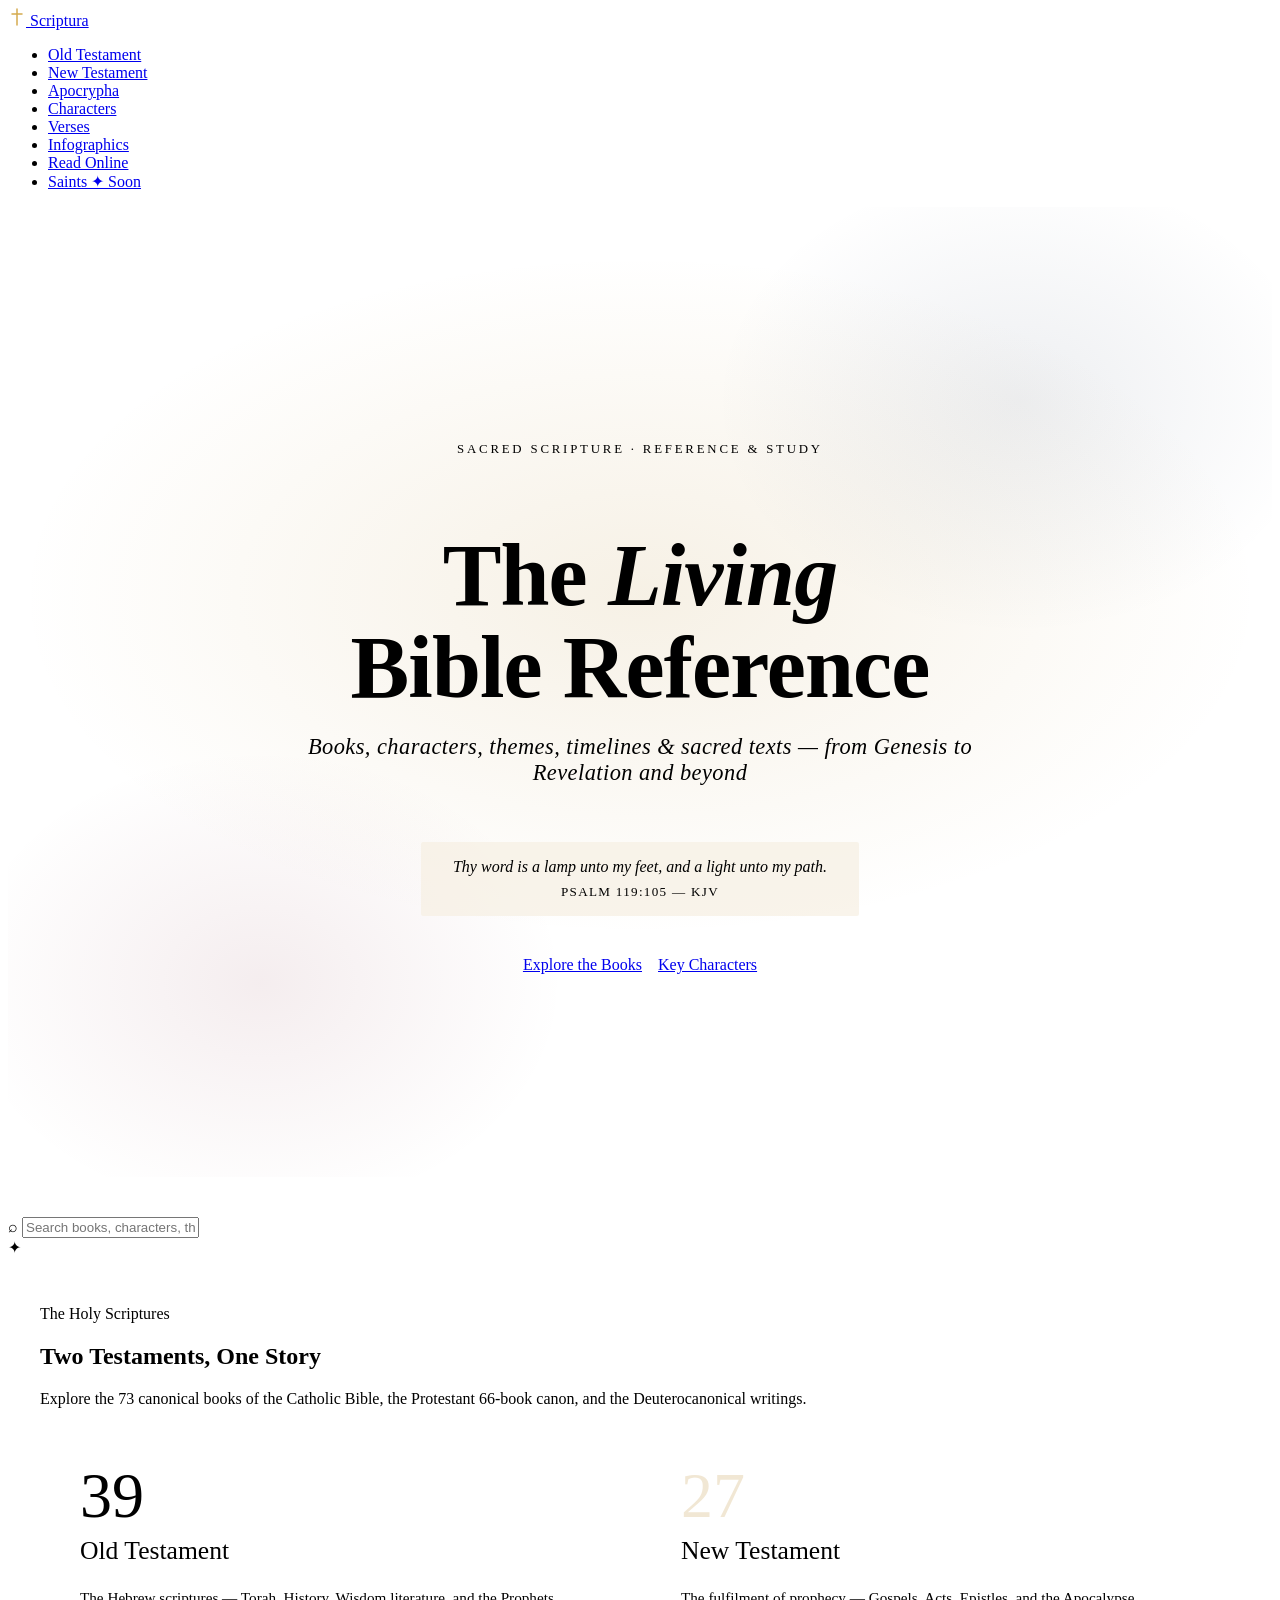
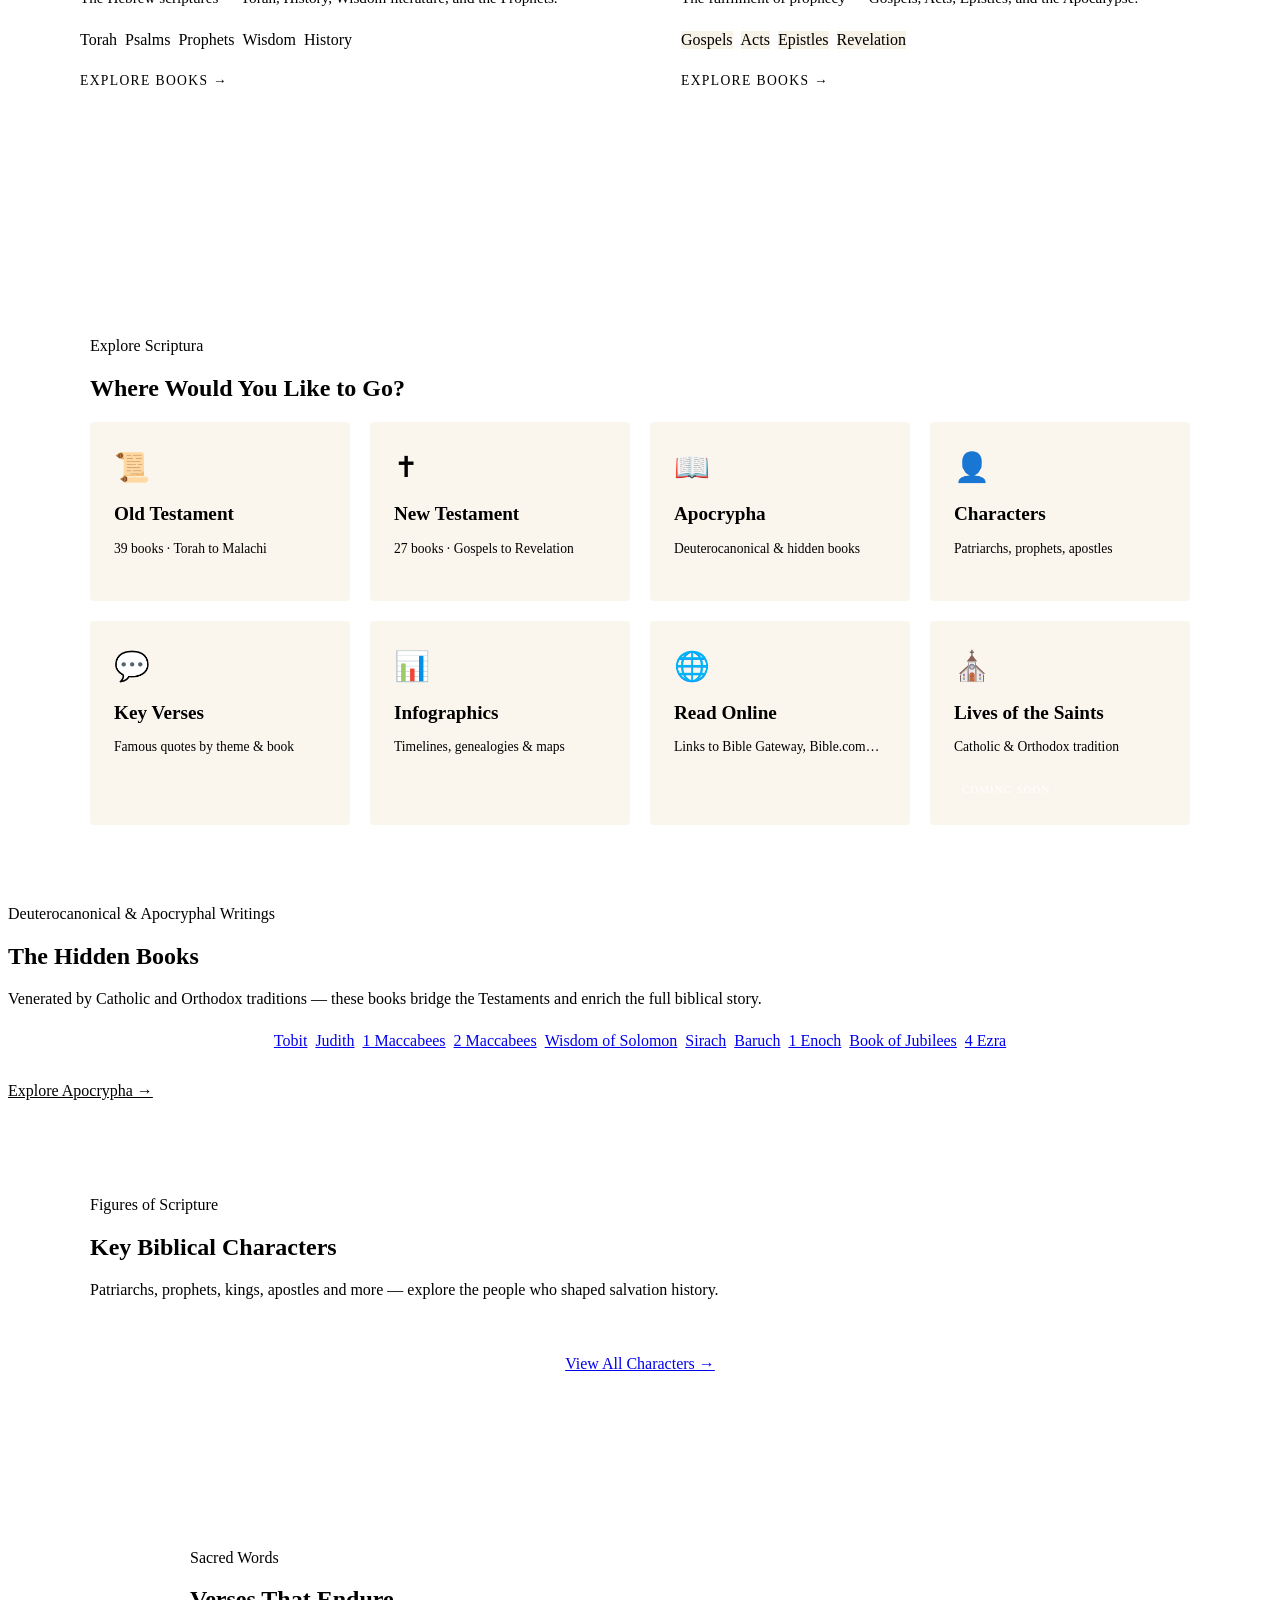
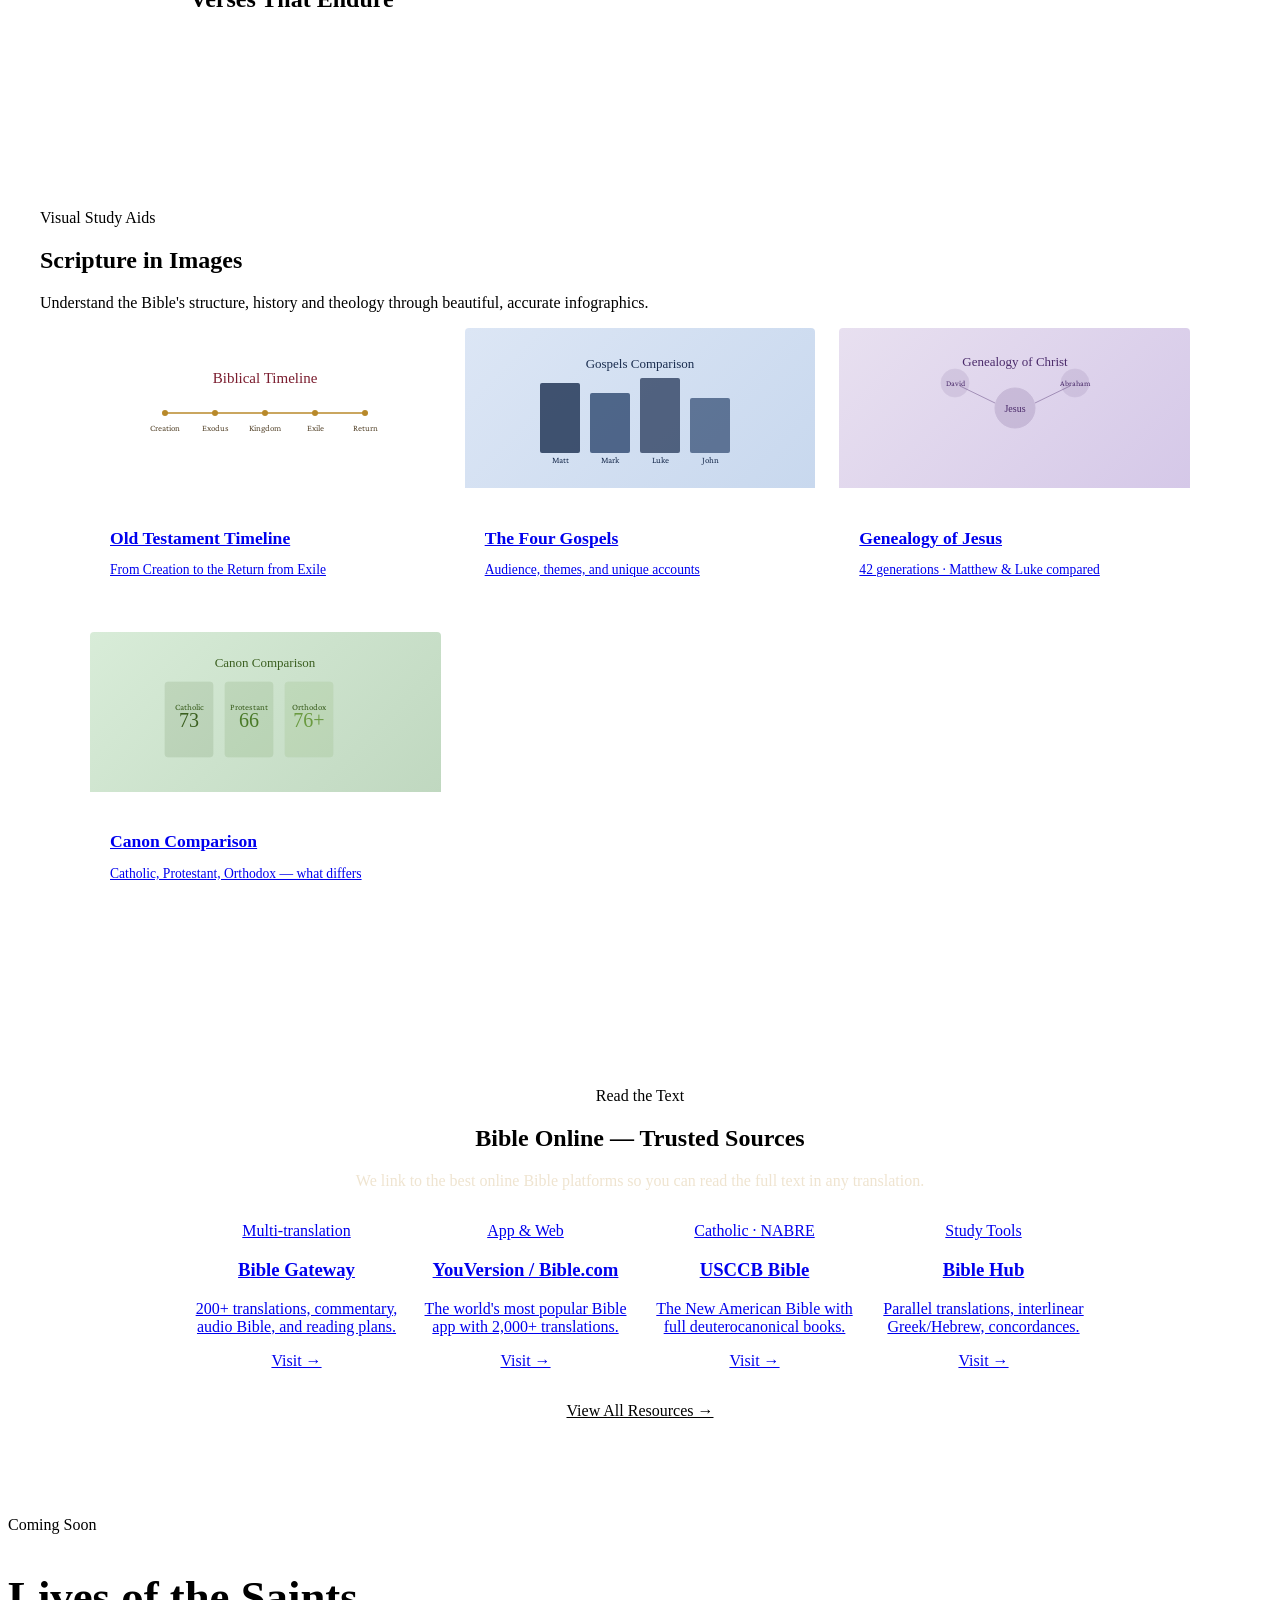
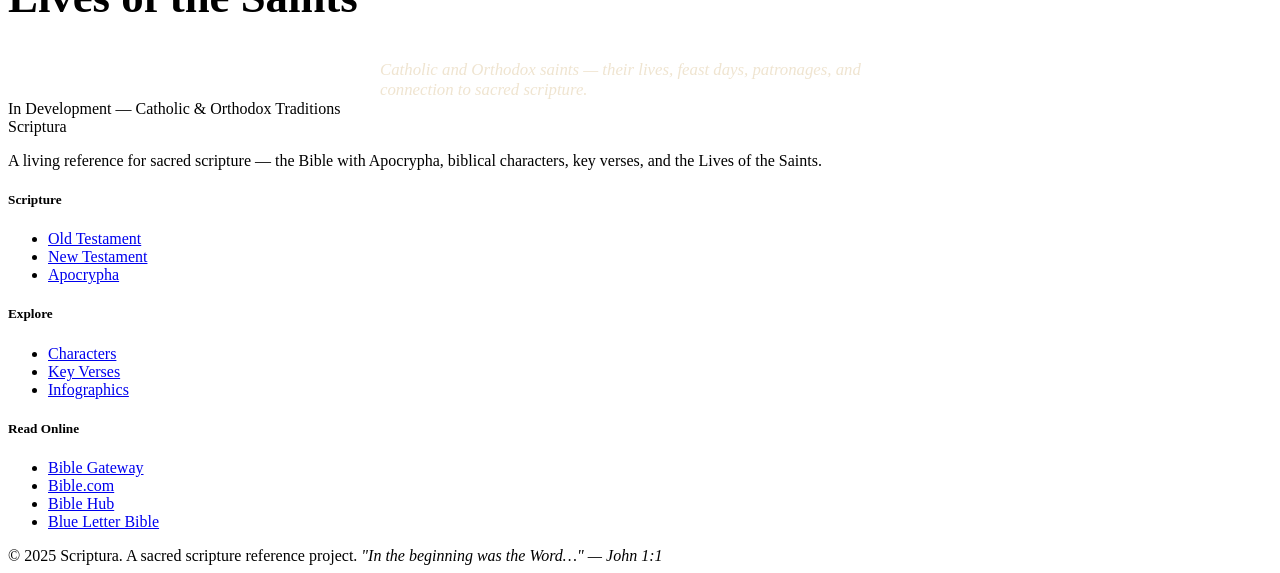
==== index.html @ d5623478 "Add files via upload" ====
<!DOCTYPE html>
<html lang="en">
<head>
<meta charset="UTF-8">
<meta name="viewport" content="width=device-width, initial-scale=1.0">
<title>Scriptura — The Living Bible Reference</title>
<link rel="preconnect" href="https://fonts.googleapis.com">
<link href="https://fonts.googleapis.com/css2?family=Cormorant+Garamond:ital,wght@0,300;0,400;0,600;1,300;1,400&family=IM+Fell+English:ital@0;1&family=Crimson+Pro:ital,wght@0,300;0,400;1,300;1,400&display=swap" rel="stylesheet">
<link rel="stylesheet" href="css/style.css">
<style>
  /* ── Homepage-only styles ── */

  /* HERO */
  .hero {
    position: relative;
    min-height: 90vh;
    display: flex;
    align-items: center;
    justify-content: center;
    text-align: center;
    overflow: hidden;
    padding: 6rem 2rem 4rem;
  }
  .hero-bg {
    position: absolute; inset: 0;
    background:
      radial-gradient(ellipse 70% 50% at 50% 40%, rgba(184,137,42,0.12) 0%, transparent 70%),
      radial-gradient(ellipse 40% 40% at 20% 80%, rgba(122,28,46,0.08) 0%, transparent 60%),
      radial-gradient(ellipse 40% 40% at 80% 20%, rgba(26,45,79,0.08) 0%, transparent 60%);
    z-index: 0;
  }
  .hero-ornament {
    position: absolute; top: 0; left: 50%;
    transform: translateX(-50%);
    width: 1px; height: 80px;
    background: linear-gradient(to bottom, transparent, var(--gold));
  }
  .hero-content { position: relative; z-index: 1; max-width: 760px; }
  .hero-kicker {
    font-family: var(--font-body); font-size: 0.8rem; letter-spacing: 0.22em;
    text-transform: uppercase; color: var(--gold); margin-bottom: 1.5rem;
    display: flex; align-items: center; justify-content: center; gap: 1rem;
  }
  .hero-kicker::before, .hero-kicker::after {
    content: ''; width: 48px; height: 1px; background: var(--gold); opacity: 0.6;
  }
  .hero-title {
    font-family: var(--font-display);
    font-size: clamp(3rem, 7vw, 5.5rem);
    line-height: 1.05; color: var(--ink); margin-bottom: 0.5rem; letter-spacing: -0.01em;
  }
  .hero-title em { color: var(--crimson); font-style: italic; }
  .hero-subtitle {
    font-family: var(--font-title); font-size: clamp(1.1rem, 2.5vw, 1.4rem);
    font-weight: 300; font-style: italic; color: var(--text-muted);
    margin: 1.25rem 0 2.5rem; letter-spacing: 0.02em;
  }
  .hero-verse {
    display: inline-block; border: 1px solid var(--border);
    background: rgba(247,240,227,0.7); padding: 1rem 2rem;
    font-size: 1rem; font-style: italic; color: var(--text-muted);
    border-radius: 2px; margin-bottom: 2.5rem; max-width: 500px;
  }
  .hero-verse cite {
    display: block; font-style: normal; font-size: 0.82rem;
    letter-spacing: 0.1em; text-transform: uppercase; color: var(--gold); margin-top: 0.5rem;
  }
  .hero-actions { display: flex; gap: 1rem; justify-content: center; flex-wrap: wrap; }

  /* TESTAMENT GRID */
  .testaments { padding: 2rem 2rem 5rem; max-width: 1200px; margin: 0 auto; }
  .testament-grid {
    display: grid; grid-template-columns: 1fr 1fr;
    gap: 2px; background: var(--gold);
    border: 1px solid var(--gold); border-radius: 4px; overflow: hidden; margin-bottom: 3rem;
  }
  .testament-card { background: var(--parchment); padding: 2.5rem; display: flex; flex-direction: column; }
  .testament-card.dark { background: var(--ink); color: var(--parchment); }
  .testament-number { font-family: var(--font-display); font-size: 4rem; line-height: 1; color: var(--border); margin-bottom: 0.5rem; }
  .testament-card.dark .testament-number { color: rgba(184,137,42,0.2); }
  .testament-name { font-family: var(--font-display); font-size: 1.6rem; color: var(--crimson); margin-bottom: 0.5rem; }
  .testament-card.dark .testament-name { color: var(--gold-light); }
  .testament-desc { font-size: 0.95rem; color: var(--text-muted); margin-bottom: 1.5rem; flex: 1; }
  .testament-card.dark .testament-desc { color: var(--parchment-dark); }
  .testament-tags { display: flex; flex-wrap: wrap; gap: 0.5rem; margin-bottom: 1.5rem; }
  .testament-card.dark .tag { background: rgba(184,137,42,0.1); color: var(--gold-light); border-color: rgba(184,137,42,0.3); }
  .testament-link {
    font-family: var(--font-body); font-size: 0.85rem; letter-spacing: 0.1em;
    text-transform: uppercase; color: var(--gold); text-decoration: none;
    display: flex; align-items: center; gap: 6px; transition: gap 0.2s;
  }
  .testament-link:hover { gap: 10px; }

  /* FEATURES */
  .features { padding: 5rem 2rem; max-width: 1100px; margin: 0 auto; }
  .features-grid { display: grid; grid-template-columns: repeat(3, 1fr); gap: 1.5rem; }

  /* NAV CARDS (homepage quick-links) */
  .nav-cards { padding: 4rem 2rem; max-width: 1100px; margin: 0 auto; }
  .nav-cards-grid { display: grid; grid-template-columns: repeat(auto-fill, minmax(220px, 1fr)); gap: 1.25rem; }
  .nav-card {
    display: block; text-decoration: none; padding: 1.75rem 1.5rem;
    border: 1px solid var(--border); border-radius: 4px; background: rgba(247,240,227,0.6);
    transition: border-color 0.2s, transform 0.2s, box-shadow 0.2s; color: inherit;
  }
  .nav-card:hover { border-color: var(--gold); transform: translateY(-3px); box-shadow: 0 8px 24px rgba(184,137,42,0.1); }
  .nav-card-icon { font-size: 1.8rem; margin-bottom: 0.75rem; display: block; }
  .nav-card h3 { font-family: var(--font-display); font-size: 1.2rem; color: var(--ink); margin-bottom: 0.4rem; }
  .nav-card p  { font-size: 0.85rem; color: var(--text-muted); line-height: 1.5; }
  .nav-card-soon { display: inline-block; font-size: 0.68rem; letter-spacing: 0.1em; text-transform: uppercase; background: var(--crimson); color: white; padding: 2px 8px; border-radius: 2px; margin-top: 0.6rem; }

  /* QUOTES */
  .quotes { padding: 5rem 2rem; max-width: 900px; margin: 0 auto; }
  .quote-carousel { text-align: center; padding: 0 2rem; }

  /* INFOGRAPHIC PREVIEW */
  .infographics { padding: 5rem 2rem; background: linear-gradient(to bottom, var(--parchment-dark), var(--parchment)); }
  .infographic-grid { display: grid; grid-template-columns: repeat(auto-fill, minmax(260px, 1fr)); gap: 1.5rem; max-width: 1100px; margin: 0 auto; }
  .infographic-card { border: 1px solid var(--border); border-radius: 4px; overflow: hidden; background: var(--parchment); cursor: pointer; transition: transform 0.2s, box-shadow 0.2s; }
  .infographic-card:hover { transform: translateY(-4px); box-shadow: 0 12px 32px rgba(26,18,8,0.12); }
  .infographic-thumb { height: 160px; display: flex; align-items: center; justify-content: center; }
  .thumb-ot { background: linear-gradient(135deg, var(--gold-pale) 0%, var(--parchment-dark) 100%); }
  .thumb-nt { background: linear-gradient(135deg, #dce6f5 0%, #c8d8ee 100%); }
  .thumb-chr{ background: linear-gradient(135deg, #e8e0f0 0%, #d5c8e8 100%); }
  .thumb-map{ background: linear-gradient(135deg, #d8ecd8 0%, #c0d8c0 100%); }
  .infographic-label { padding: 1rem 1.25rem; }
  .infographic-label h4 { font-family: var(--font-display); font-size: 1.1rem; color: var(--ink); margin-bottom: 0.25rem; }
  .infographic-label p  { font-size: 0.85rem; color: var(--text-muted); }

  /* EXTERNAL */
  .external-links { padding: 5rem 2rem; background: var(--ink); color: var(--parchment); text-align: center; }
  .external-links .section-title { color: var(--parchment); }
  .external-links .section-desc  { color: rgba(232,217,188,0.7); }
  .external-links .section-tag   { color: var(--gold-light); }
  .links-grid { display: grid; grid-template-columns: repeat(auto-fill, minmax(200px, 1fr)); gap: 1rem; max-width: 900px; margin: 0 auto; }

  /* BOOKS BROWSER */
  .books-browser { padding: 5rem 2rem; background: var(--ink); color: var(--parchment); }
  .books-browser .section-title { color: var(--parchment); }
  .books-browser .section-desc  { color: rgba(232,217,188,0.75); }
  .books-browser .section-tag   { color: var(--gold-light); }

  /* CHARACTERS */
  .characters { padding: 5rem 2rem; max-width: 1100px; margin: 0 auto; }
  .char-grid  { display: grid; grid-template-columns: repeat(auto-fill, minmax(240px, 1fr)); gap: 1.5rem; }

  @media (max-width: 900px) {
    .testament-grid { grid-template-columns: 1fr; }
    .features-grid  { grid-template-columns: 1fr 1fr; }
  }
  @media (max-width: 600px) {
    .features-grid { grid-template-columns: 1fr; }
  }
</style>
</head>
<body>

<!-- ── NAVIGATION ── -->
<nav>
  <a href="index.html" class="nav-brand">
    <svg width="18" height="18" viewBox="0 0 18 18" fill="none">
      <line x1="9" y1="1" x2="9" y2="17" stroke="#d4aa4e" stroke-width="1.5" stroke-linecap="round"/>
      <line x1="4" y1="6" x2="14" y2="6" stroke="#d4aa4e" stroke-width="1.5" stroke-linecap="round"/>
    </svg>
    Scriptura
  </a>
  <ul class="nav-links">
    <li><a href="old-testament.html">Old Testament</a></li>
    <li><a href="new-testament.html">New Testament</a></li>
    <li><a href="apocrypha.html">Apocrypha</a></li>
    <li><a href="characters.html">Characters</a></li>
    <li><a href="verses.html">Verses</a></li>
    <li><a href="infographics.html">Infographics</a></li>
    <li><a href="read-online.html">Read Online</a></li>
    <li><a href="saints.html" class="nav-cta">Saints ✦ Soon</a></li>
  </ul>
</nav>

<!-- ── HERO ── -->
<section class="hero">
  <div class="hero-bg"></div>
  <div class="hero-ornament"></div>
  <div class="hero-content">
    <div class="hero-kicker">Sacred Scripture · Reference &amp; Study</div>
    <h1 class="hero-title">The <em>Living</em><br>Bible Reference</h1>
    <p class="hero-subtitle">Books, characters, themes, timelines &amp; sacred texts — from Genesis to Revelation and beyond</p>
    <blockquote class="hero-verse">
      Thy word is a lamp unto my feet, and a light unto my path.
      <cite>Psalm 119:105 — KJV</cite>
    </blockquote>
    <div class="hero-actions">
      <a href="old-testament.html" class="btn-primary">Explore the Books</a>
      <a href="characters.html" class="btn-outline">Key Characters</a>
    </div>
  </div>
</section>

<!-- ── SEARCH ── -->
<div style="padding: 2.5rem 0 0; background: var(--parchment); position: relative; z-index:1;">
  <div class="search-bar-wrap">
    <span class="search-icon">⌕</span>
    <input class="search-bar" type="text" placeholder="Search books, characters, themes, verses…" />
  </div>
</div>

<div class="ornamental-divider"><span class="ornament-symbol">✦</span></div>

<!-- ── TESTAMENT OVERVIEW ── -->
<section class="testaments">
  <div class="section-header">
    <p class="section-tag">The Holy Scriptures</p>
    <h2 class="section-title">Two Testaments, One Story</h2>
    <p class="section-desc">Explore the 73 canonical books of the Catholic Bible, the Protestant 66-book canon, and the Deuterocanonical writings.</p>
  </div>

  <div class="testament-grid">
    <div class="testament-card">
      <div class="testament-number">39</div>
      <div class="testament-name">Old Testament</div>
      <p class="testament-desc">The Hebrew scriptures — Torah, History, Wisdom literature, and the Prophets.</p>
      <div class="testament-tags">
        <span class="tag">Torah</span><span class="tag">Psalms</span>
        <span class="tag">Prophets</span><span class="tag">Wisdom</span><span class="tag">History</span>
      </div>
      <a href="old-testament.html" class="testament-link">Explore books →</a>
    </div>
    <div class="testament-card dark">
      <div class="testament-number">27</div>
      <div class="testament-name">New Testament</div>
      <p class="testament-desc">The fulfilment of prophecy — Gospels, Acts, Epistles, and the Apocalypse.</p>
      <div class="testament-tags">
        <span class="tag">Gospels</span><span class="tag">Acts</span>
        <span class="tag">Epistles</span><span class="tag">Revelation</span>
      </div>
      <a href="new-testament.html" class="testament-link">Explore books →</a>
    </div>
  </div>
</section>

<!-- ── QUICK NAV CARDS ── -->
<section class="nav-cards">
  <div class="section-header">
    <p class="section-tag">Explore Scriptura</p>
    <h2 class="section-title">Where Would You Like to Go?</h2>
  </div>
  <div class="nav-cards-grid">
    <a href="old-testament.html" class="nav-card">
      <span class="nav-card-icon">📜</span>
      <h3>Old Testament</h3>
      <p>39 books · Torah to Malachi</p>
    </a>
    <a href="new-testament.html" class="nav-card">
      <span class="nav-card-icon">✝</span>
      <h3>New Testament</h3>
      <p>27 books · Gospels to Revelation</p>
    </a>
    <a href="apocrypha.html" class="nav-card">
      <span class="nav-card-icon">📖</span>
      <h3>Apocrypha</h3>
      <p>Deuterocanonical &amp; hidden books</p>
    </a>
    <a href="characters.html" class="nav-card">
      <span class="nav-card-icon">👤</span>
      <h3>Characters</h3>
      <p>Patriarchs, prophets, apostles</p>
    </a>
    <a href="verses.html" class="nav-card">
      <span class="nav-card-icon">💬</span>
      <h3>Key Verses</h3>
      <p>Famous quotes by theme &amp; book</p>
    </a>
    <a href="infographics.html" class="nav-card">
      <span class="nav-card-icon">📊</span>
      <h3>Infographics</h3>
      <p>Timelines, genealogies &amp; maps</p>
    </a>
    <a href="read-online.html" class="nav-card">
      <span class="nav-card-icon">🌐</span>
      <h3>Read Online</h3>
      <p>Links to Bible Gateway, Bible.com…</p>
    </a>
    <a href="saints.html" class="nav-card">
      <span class="nav-card-icon">⛪</span>
      <h3>Lives of the Saints</h3>
      <p>Catholic &amp; Orthodox tradition</p>
      <span class="nav-card-soon">Coming Soon</span>
    </a>
  </div>
</section>

<!-- ── APOCRYPHA BANNER ── -->
<section class="apocrypha-banner">
  <div class="apocrypha-inner">
    <p class="section-tag">Deuterocanonical &amp; Apocryphal Writings</p>
    <h2 class="section-title">The Hidden Books</h2>
    <p class="section-desc">Venerated by Catholic and Orthodox traditions — these books bridge the Testaments and enrich the full biblical story.</p>
    <div style="display:flex; flex-wrap:wrap; gap:0.5rem; justify-content:center; margin-top:1.5rem;">
      <a href="books/tobit.html" class="apo-book-chip">Tobit</a>
      <a href="books/judith.html" class="apo-book-chip">Judith</a>
      <a href="books/1-maccabees.html" class="apo-book-chip">1 Maccabees</a>
      <a href="books/2-maccabees.html" class="apo-book-chip">2 Maccabees</a>
      <a href="books/wisdom-of-solomon.html" class="apo-book-chip">Wisdom of Solomon</a>
      <a href="books/sirach.html" class="apo-book-chip">Sirach</a>
      <a href="books/baruch.html" class="apo-book-chip">Baruch</a>
      <a href="books/1-enoch.html" class="apo-book-chip">1 Enoch</a>
      <a href="books/jubilees.html" class="apo-book-chip">Book of Jubilees</a>
      <a href="books/4-ezra.html" class="apo-book-chip">4 Ezra</a>
    </div>
    <a href="apocrypha.html" class="btn-outline" style="margin-top:2rem; display:inline-block; border-color:rgba(184,137,42,0.5); color:var(--gold-light);">Explore Apocrypha →</a>
  </div>
</section>

<!-- ── KEY CHARACTERS PREVIEW ── -->
<section class="characters">
  <div class="section-header">
    <p class="section-tag">Figures of Scripture</p>
    <h2 class="section-title">Key Biblical Characters</h2>
    <p class="section-desc">Patriarchs, prophets, kings, apostles and more — explore the people who shaped salvation history.</p>
  </div>
  <div class="char-grid" id="char-preview"></div>
  <div style="text-align:center; margin-top:2.5rem;">
    <a href="characters.html" class="btn-outline">View All Characters →</a>
  </div>
</section>

<!-- ── QUOTES CAROUSEL ── -->
<section class="quotes">
  <div class="section-header">
    <p class="section-tag">Sacred Words</p>
    <h2 class="section-title">Verses That Endure</h2>
  </div>
  <div class="quote-carousel">
    <p class="quote-text" id="q-text"></p>
    <p class="quote-ref"   id="q-ref"></p>
    <p class="quote-book-context" id="q-ctx"></p>
    <div class="quote-nav" id="quote-nav"></div>
  </div>
</section>

<!-- ── INFOGRAPHIC PREVIEW ── -->
<section class="infographics">
  <div class="section-header">
    <p class="section-tag">Visual Study Aids</p>
    <h2 class="section-title">Scripture in Images</h2>
    <p class="section-desc">Understand the Bible's structure, history and theology through beautiful, accurate infographics.</p>
  </div>
  <div class="infographic-grid">
    <a href="infographics.html#timeline-ot" class="infographic-card">
      <div class="infographic-thumb thumb-ot">
        <svg viewBox="0 0 240 140" width="240" height="140">
          <text x="120" y="45" text-anchor="middle" font-family="IM Fell English,serif" font-size="15" fill="#7a1c2e">Biblical Timeline</text>
          <line x1="20" y1="75" x2="220" y2="75" stroke="#b8892a" stroke-width="1.5"/>
          <circle cx="20" cy="75" r="3" fill="#b8892a"/><circle cx="70" cy="75" r="3" fill="#b8892a"/>
          <circle cx="120" cy="75" r="3" fill="#b8892a"/><circle cx="170" cy="75" r="3" fill="#b8892a"/>
          <circle cx="220" cy="75" r="3" fill="#b8892a"/>
          <text x="20" y="93" text-anchor="middle" font-size="9" fill="#5a4a32" font-family="Crimson Pro,serif">Creation</text>
          <text x="70" y="93" text-anchor="middle" font-size="9" fill="#5a4a32" font-family="Crimson Pro,serif">Exodus</text>
          <text x="120" y="93" text-anchor="middle" font-size="9" fill="#5a4a32" font-family="Crimson Pro,serif">Kingdom</text>
          <text x="170" y="93" text-anchor="middle" font-size="9" fill="#5a4a32" font-family="Crimson Pro,serif">Exile</text>
          <text x="220" y="93" text-anchor="middle" font-size="9" fill="#5a4a32" font-family="Crimson Pro,serif">Return</text>
        </svg>
      </div>
      <div class="infographic-label"><h4>Old Testament Timeline</h4><p>From Creation to the Return from Exile</p></div>
    </a>
    <a href="infographics.html#gospels" class="infographic-card">
      <div class="infographic-thumb thumb-nt">
        <svg viewBox="0 0 240 140" width="240" height="140">
          <text x="120" y="30" text-anchor="middle" font-family="IM Fell English,serif" font-size="13" fill="#1a2d4f">Gospels Comparison</text>
          <rect x="20" y="45" width="40" height="70" rx="2" fill="#1a2d4f" opacity="0.8"/>
          <rect x="70" y="55" width="40" height="60" rx="2" fill="#2e4870" opacity="0.8"/>
          <rect x="120" y="40" width="40" height="75" rx="2" fill="#1a2d4f" opacity="0.7"/>
          <rect x="170" y="60" width="40" height="55" rx="2" fill="#2e4870" opacity="0.7"/>
          <text x="40" y="125" text-anchor="middle" font-size="9" fill="#1a2d4f" font-family="Crimson Pro,serif">Matt</text>
          <text x="90" y="125" text-anchor="middle" font-size="9" fill="#1a2d4f" font-family="Crimson Pro,serif">Mark</text>
          <text x="140" y="125" text-anchor="middle" font-size="9" fill="#1a2d4f" font-family="Crimson Pro,serif">Luke</text>
          <text x="190" y="125" text-anchor="middle" font-size="9" fill="#1a2d4f" font-family="Crimson Pro,serif">John</text>
        </svg>
      </div>
      <div class="infographic-label"><h4>The Four Gospels</h4><p>Audience, themes, and unique accounts</p></div>
    </a>
    <a href="infographics.html#genealogy" class="infographic-card">
      <div class="infographic-thumb thumb-chr">
        <svg viewBox="0 0 240 140" width="240" height="140">
          <text x="120" y="28" text-anchor="middle" font-family="IM Fell English,serif" font-size="13" fill="#4a2a6a">Genealogy of Christ</text>
          <circle cx="120" cy="70" r="20" fill="#4a2a6a" opacity="0.15" stroke="#4a2a6a" stroke-width="1"/>
          <text x="120" y="74" text-anchor="middle" font-size="10" fill="#4a2a6a" font-family="IM Fell English,serif">Jesus</text>
          <line x1="100" y1="65" x2="65" y2="48" stroke="#4a2a6a" stroke-width="0.8" opacity="0.5"/>
          <line x1="140" y1="65" x2="175" y2="48" stroke="#4a2a6a" stroke-width="0.8" opacity="0.5"/>
          <circle cx="60" cy="45" r="14" fill="#4a2a6a" opacity="0.1" stroke="#4a2a6a" stroke-width="0.7"/>
          <text x="60" y="48" text-anchor="middle" font-size="8" fill="#4a2a6a" font-family="Crimson Pro,serif">David</text>
          <circle cx="180" cy="45" r="14" fill="#4a2a6a" opacity="0.1" stroke="#4a2a6a" stroke-width="0.7"/>
          <text x="180" y="48" text-anchor="middle" font-size="8" fill="#4a2a6a" font-family="Crimson Pro,serif">Abraham</text>
        </svg>
      </div>
      <div class="infographic-label"><h4>Genealogy of Jesus</h4><p>42 generations · Matthew &amp; Luke compared</p></div>
    </a>
    <a href="infographics.html#canon" class="infographic-card">
      <div class="infographic-thumb thumb-map">
        <svg viewBox="0 0 240 140" width="240" height="140">
          <text x="120" y="25" text-anchor="middle" font-family="IM Fell English,serif" font-size="13" fill="#3b5f20">Canon Comparison</text>
          <rect x="20" y="40" width="48" height="75" rx="3" fill="#3b5f20" opacity="0.12" stroke="#3b5f20" stroke-width="0.7"/>
          <rect x="80" y="40" width="48" height="75" rx="3" fill="#4a7a28" opacity="0.12" stroke="#4a7a28" stroke-width="0.7"/>
          <rect x="140" y="40" width="48" height="75" rx="3" fill="#6a9a40" opacity="0.12" stroke="#6a9a40" stroke-width="0.7"/>
          <text x="44" y="68" text-anchor="middle" font-size="9" fill="#3b5f20" font-family="Crimson Pro,serif">Catholic</text>
          <text x="44" y="85" text-anchor="middle" font-size="20" fill="#3b5f20" font-family="IM Fell English,serif">73</text>
          <text x="104" y="68" text-anchor="middle" font-size="9" fill="#3b5f20" font-family="Crimson Pro,serif">Protestant</text>
          <text x="104" y="85" text-anchor="middle" font-size="20" fill="#4a7a28" font-family="IM Fell English,serif">66</text>
          <text x="164" y="68" text-anchor="middle" font-size="9" fill="#3b5f20" font-family="Crimson Pro,serif">Orthodox</text>
          <text x="164" y="85" text-anchor="middle" font-size="20" fill="#6a9a40" font-family="IM Fell English,serif">76+</text>
        </svg>
      </div>
      <div class="infographic-label"><h4>Canon Comparison</h4><p>Catholic, Protestant, Orthodox — what differs</p></div>
    </a>
  </div>
</section>

<!-- ── READ ONLINE PREVIEW ── -->
<section class="external-links" id="external">
  <div class="section-header">
    <p class="section-tag">Read the Text</p>
    <h2 class="section-title">Bible Online — Trusted Sources</h2>
    <p class="section-desc">We link to the best online Bible platforms so you can read the full text in any translation.</p>
  </div>
  <div class="links-grid">
    <a href="https://www.biblegateway.com" target="_blank" class="link-card">
      <p class="link-type">Multi-translation</p><h3 class="link-name">Bible Gateway</h3>
      <p class="link-desc">200+ translations, commentary, audio Bible, and reading plans.</p>
      <span class="link-arrow">Visit →</span>
    </a>
    <a href="https://www.bible.com" target="_blank" class="link-card">
      <p class="link-type">App &amp; Web</p><h3 class="link-name">YouVersion / Bible.com</h3>
      <p class="link-desc">The world's most popular Bible app with 2,000+ translations.</p>
      <span class="link-arrow">Visit →</span>
    </a>
    <a href="https://www.usccb.org/bible" target="_blank" class="link-card">
      <p class="link-type">Catholic · NABRE</p><h3 class="link-name">USCCB Bible</h3>
      <p class="link-desc">The New American Bible with full deuterocanonical books.</p>
      <span class="link-arrow">Visit →</span>
    </a>
    <a href="https://biblehub.com" target="_blank" class="link-card">
      <p class="link-type">Study Tools</p><h3 class="link-name">Bible Hub</h3>
      <p class="link-desc">Parallel translations, interlinear Greek/Hebrew, concordances.</p>
      <span class="link-arrow">Visit →</span>
    </a>
  </div>
  <div style="text-align:center; margin-top:2rem;">
    <a href="read-online.html" class="btn-outline" style="border-color:rgba(184,137,42,0.5); color:var(--gold-light);">View All Resources →</a>
  </div>
</section>

<!-- ── SAINTS TEASER ── -->
<section class="saints-teaser">
  <div class="apocrypha-inner">
    <p class="section-tag">Coming Soon</p>
    <h2 class="section-title" style="font-family:var(--font-display);font-size:clamp(1.8rem,4vw,2.8rem);">Lives of the Saints</h2>
    <p style="font-family:var(--font-title);font-style:italic;font-size:1.05rem;color:rgba(232,217,188,0.7);max-width:520px;margin:0.75rem auto 0;">
      Catholic and Orthodox saints — their lives, feast days, patronages, and connection to sacred scripture.
    </p>
    <div class="saints-coming">
      <span class="saints-dot"></span>
      In Development — Catholic &amp; Orthodox Traditions
    </div>
  </div>
</section>

<!-- ── FOOTER ── -->
<footer>
  <div class="footer-inner">
    <div class="footer-top">
      <div>
        <div class="footer-brand">Scriptura</div>
        <p class="footer-tagline">A living reference for sacred scripture — the Bible with Apocrypha, biblical characters, key verses, and the Lives of the Saints.</p>
      </div>
      <div class="footer-col">
        <h5>Scripture</h5>
        <ul>
          <li><a href="old-testament.html">Old Testament</a></li>
          <li><a href="new-testament.html">New Testament</a></li>
          <li><a href="apocrypha.html">Apocrypha</a></li>
        </ul>
      </div>
      <div class="footer-col">
        <h5>Explore</h5>
        <ul>
          <li><a href="characters.html">Characters</a></li>
          <li><a href="verses.html">Key Verses</a></li>
          <li><a href="infographics.html">Infographics</a></li>
        </ul>
      </div>
      <div class="footer-col">
        <h5>Read Online</h5>
        <ul>
          <li><a href="https://www.biblegateway.com" target="_blank">Bible Gateway</a></li>
          <li><a href="https://www.bible.com" target="_blank">Bible.com</a></li>
          <li><a href="https://biblehub.com" target="_blank">Bible Hub</a></li>
          <li><a href="https://www.blueletterbible.org" target="_blank">Blue Letter Bible</a></li>
        </ul>
      </div>
    </div>
    <div class="footer-bottom">
      <span class="footer-copy">© 2025 Scriptura. A sacred scripture reference project.</span>
      <span class="footer-copy" style="font-style:italic;">"In the beginning was the Word…" — John 1:1</span>
    </div>
  </div>
</footer>

<!-- ── SCRIPTS ── -->
<script src="js/data.js"></script>
<script>
  // Render character preview (first 8)
  const preview = document.getElementById('char-preview');
  if (preview) {
    preview.innerHTML = CHARACTERS.slice(0, 8).map(c => `
      <a class="char-card" href="characters.html#${c.slug}">
        <div class="char-avatar">${c.initials}</div>
        <div class="char-info">
          <h4>${c.name}</h4>
          <p>${c.desc}</p>
          <span class="char-testament">${c.testament} · ${c.genre}</span>
        </div>
      </a>
    `).join('');
  }

  // Init quotes carousel
  document.addEventListener('DOMContentLoaded', () => initQuoteCarousel(QUOTES));
</script>
</body>
</html>
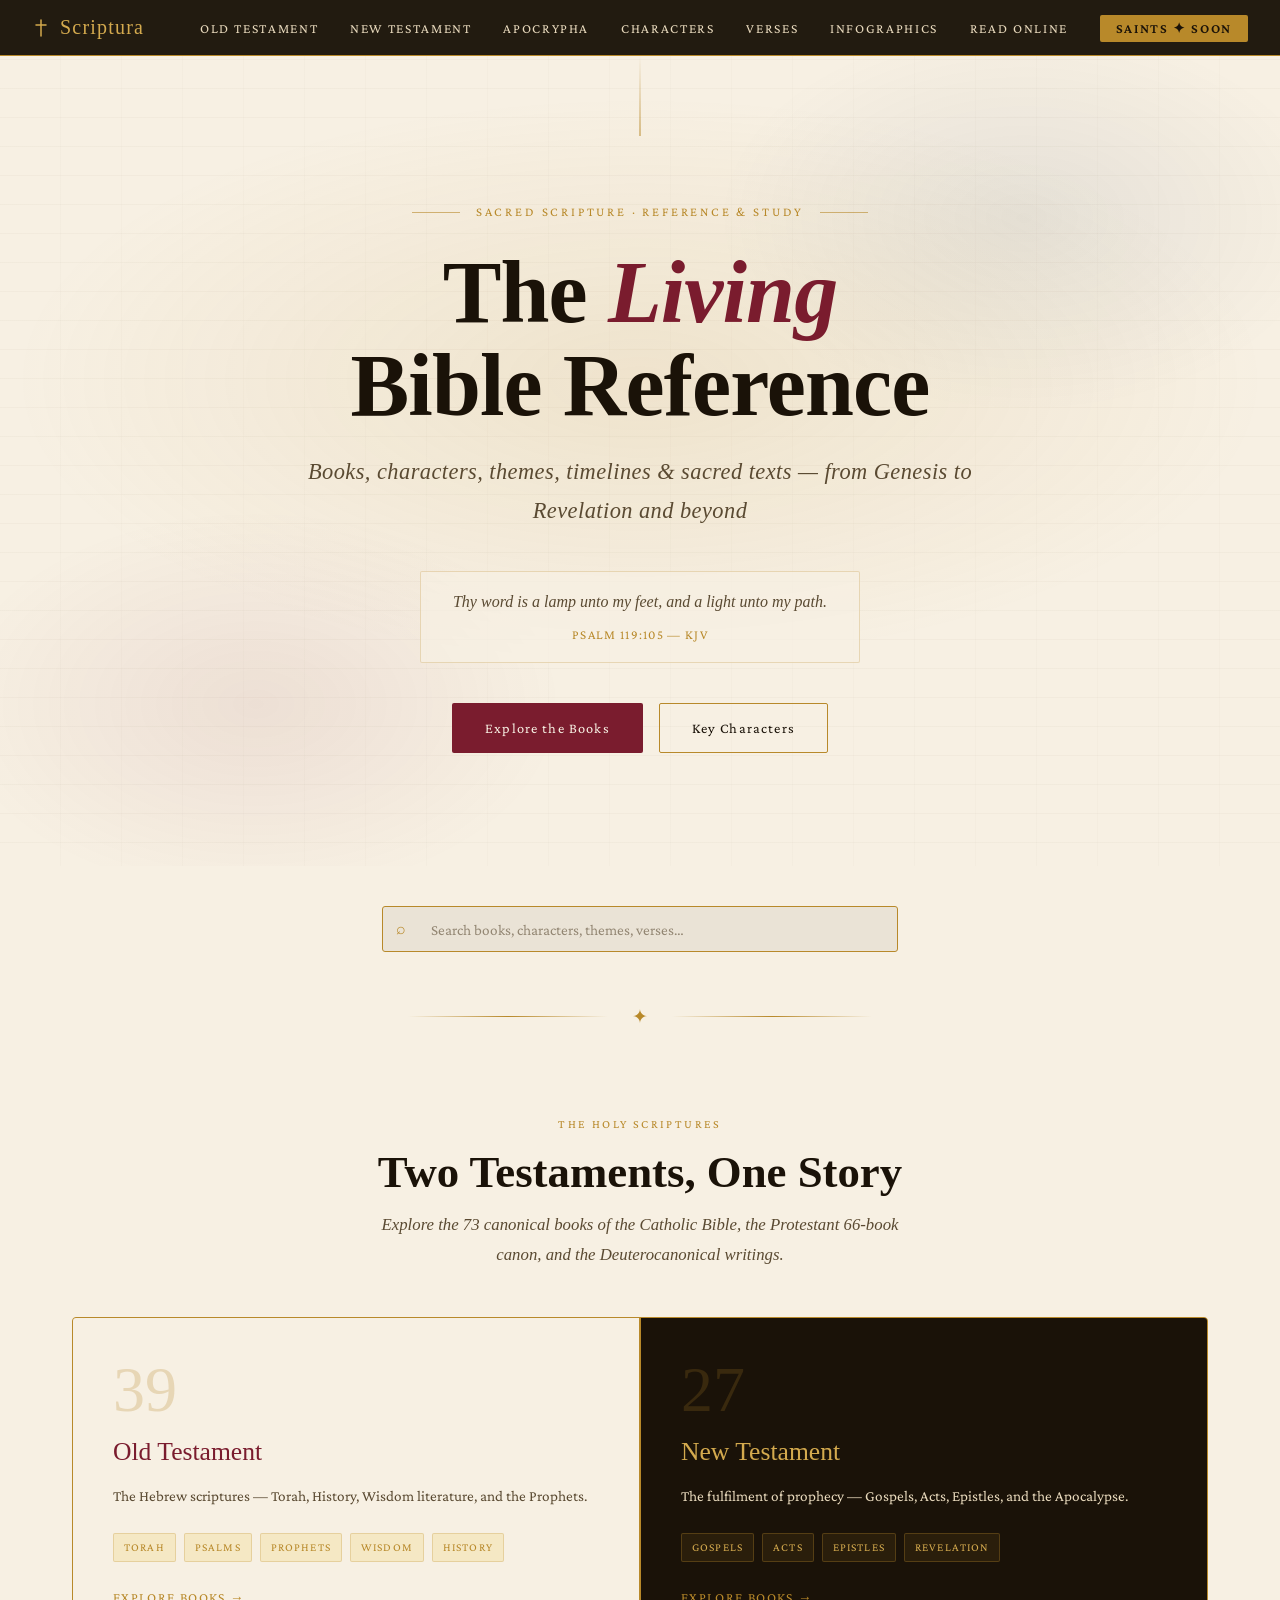
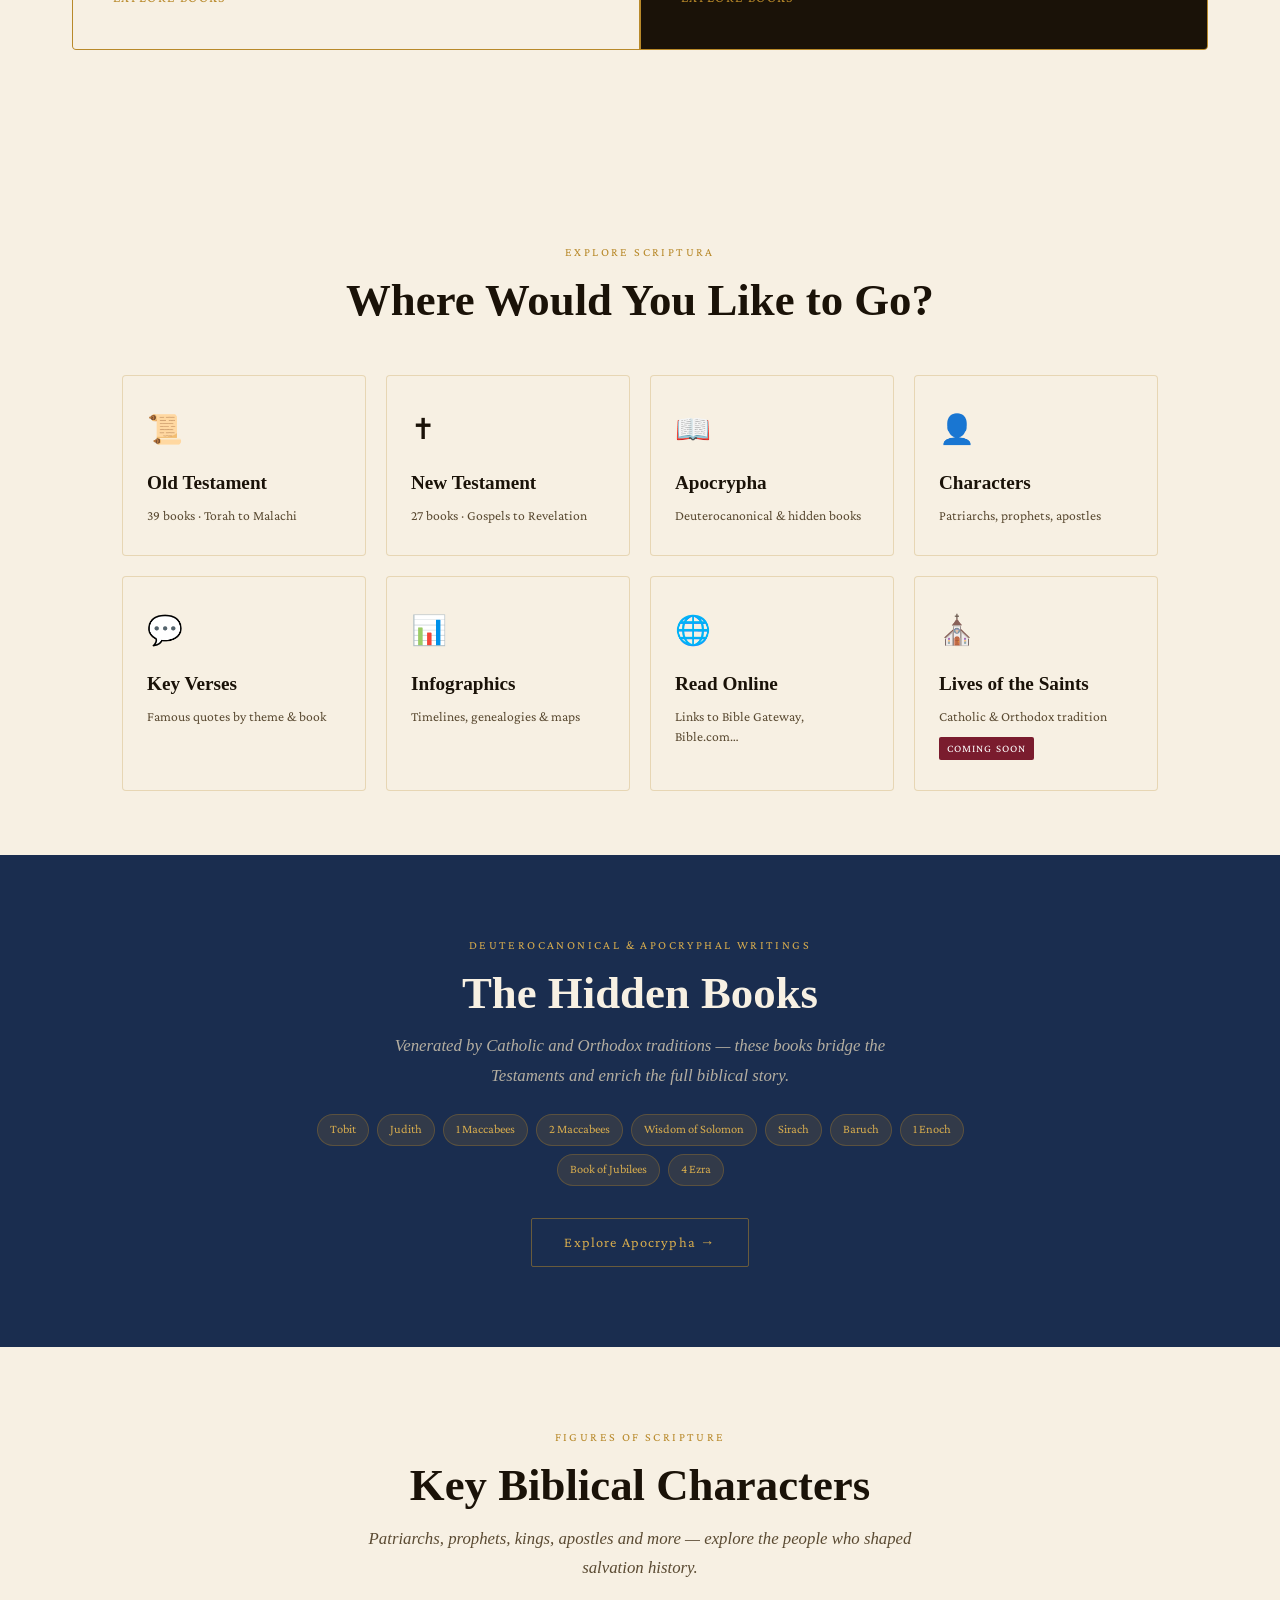
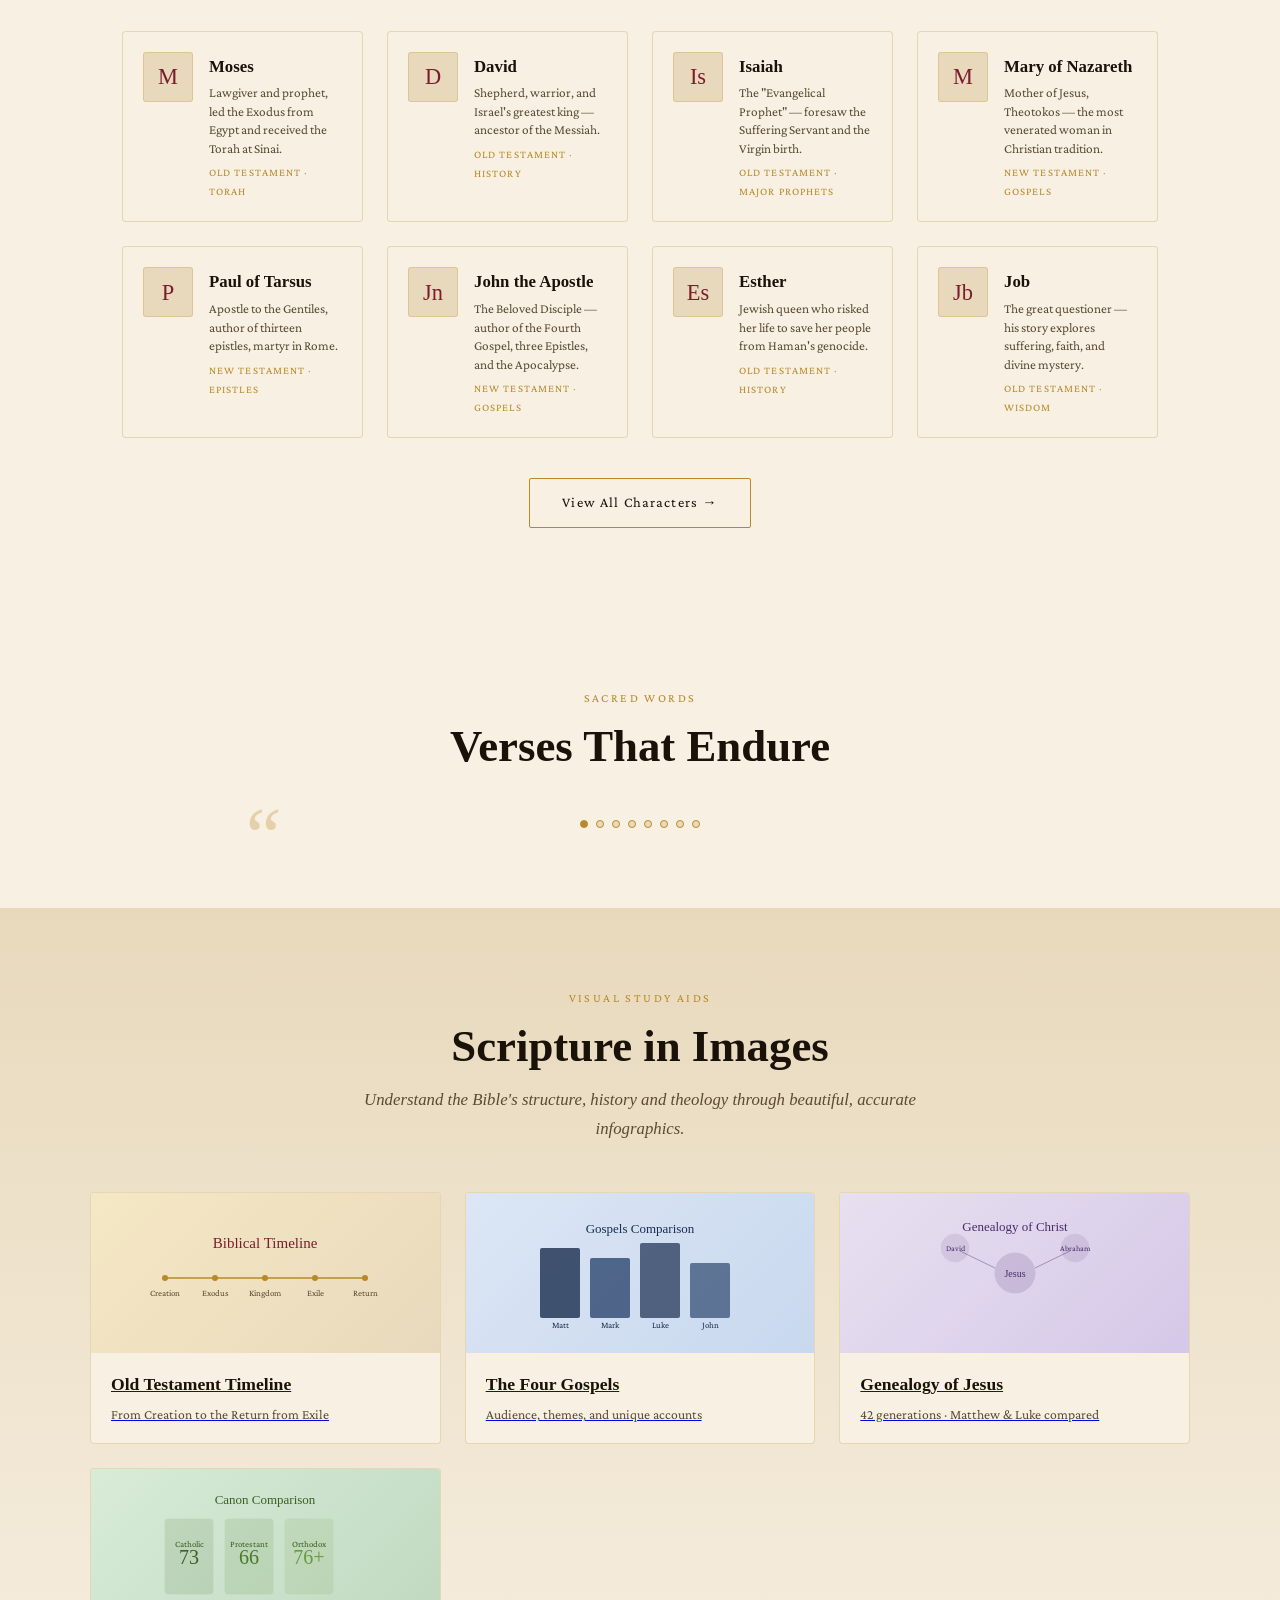
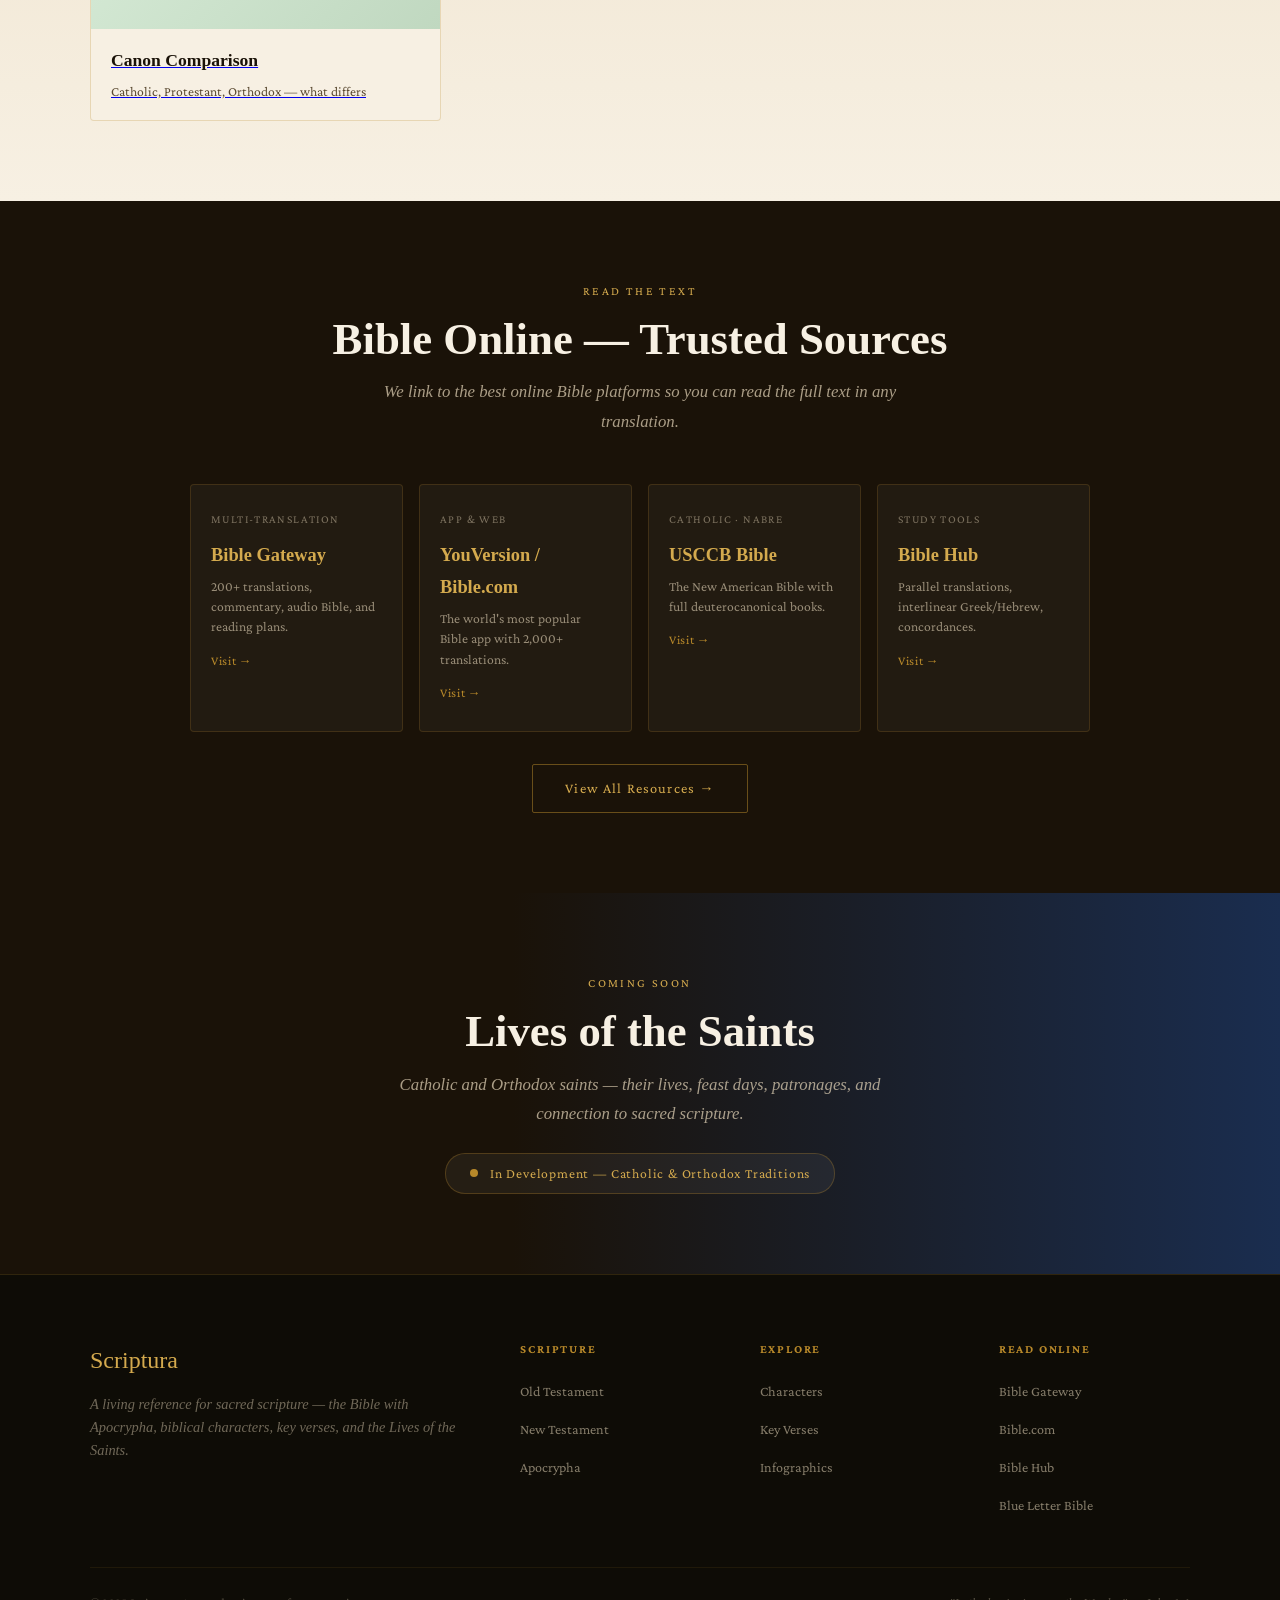
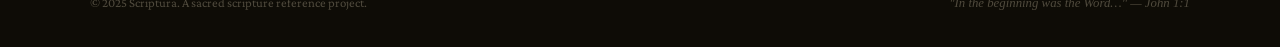
==== commit 04a85d63: "Update index.html" ====
--- a/index.html
+++ b/index.html
@@ -174,6 +174,9 @@
     <li><a href="read-online.html">Read Online</a></li>
     <li><a href="saints.html" class="nav-cta">Saints ✦ Soon</a></li>
   </ul>
+  <button class="nav-hamburger" id="nav-hamburger" aria-label="Open menu" aria-expanded="false">
+    <span></span><span></span><span></span>
+  </button>
 </nav>
 
 <!-- ── HERO ── -->
@@ -525,5 +528,33 @@
   // Init quotes carousel
   document.addEventListener('DOMContentLoaded', () => initQuoteCarousel(QUOTES));
 </script>
+<script>
+(function(){
+  var btn  = document.getElementById('nav-hamburger');
+  var menu = document.querySelector('.nav-links');
+  if (!btn || !menu) return;
+  btn.addEventListener('click', function(){
+    var open = menu.classList.toggle('open');
+    btn.classList.toggle('open', open);
+    btn.setAttribute('aria-expanded', open);
+  });
+  // Close menu when a link is clicked
+  menu.querySelectorAll('a').forEach(function(a){
+    a.addEventListener('click', function(){
+      menu.classList.remove('open');
+      btn.classList.remove('open');
+      btn.setAttribute('aria-expanded', false);
+    });
+  });
+  // Close on outside click
+  document.addEventListener('click', function(e){
+    if (!btn.contains(e.target) && !menu.contains(e.target)){
+      menu.classList.remove('open');
+      btn.classList.remove('open');
+      btn.setAttribute('aria-expanded', false);
+    }
+  });
+})();
+</script>
 </body>
 </html>
--- a/css/style.css
+++ b/css/style.css
@@ -0,0 +1,609 @@
+/* ============================================================
+   SCRIPTURA — Shared Stylesheet
+   Used by: index.html, old-testament.html, new-testament.html,
+            apocrypha.html, characters.html, verses.html,
+            infographics.html, read-online.html, saints.html,
+            and all books/*.html pages
+   ============================================================ */
+
+/* ── GOOGLE FONTS (also in each HTML <head>) ── */
+@import url('https://fonts.googleapis.com/css2?family=Cormorant+Garamond:ital,wght@0,300;0,400;0,600;1,300;1,400&family=IM+Fell+English:ital@0;1&family=Crimson+Pro:ital,wght@0,300;0,400;1,300;1,400&display=swap');
+
+/* ── DESIGN TOKENS ── */
+:root {
+  --ink:           #1a1208;
+  --parchment:     #f7f0e3;
+  --parchment-dark:#e8d9bc;
+  --gold:          #b8892a;
+  --gold-light:    #d4aa4e;
+  --gold-pale:     #f5e8c4;
+  --crimson:       #7a1c2e;
+  --crimson-light: #9e2a3f;
+  --deep-blue:     #1a2d4f;
+  --blue-muted:    #2e4870;
+  --olive:         #4a5c2a;
+  --olive-light:   #6a7e3f;
+  --text-muted:    #5a4a32;
+  --border:        rgba(184,137,42,0.25);
+
+  --font-display: 'IM Fell English', serif;
+  --font-body:    'Crimson Pro', serif;
+  --font-title:   'Cormorant Garamond', serif;
+}
+
+/* ── RESET ── */
+*, *::before, *::after { margin: 0; padding: 0; box-sizing: border-box; }
+html { scroll-behavior: smooth; }
+
+/* ── BASE ── */
+body {
+  background-color: var(--parchment);
+  color: var(--ink);
+  font-family: var(--font-body);
+  font-size: 17px;
+  line-height: 1.75;
+  overflow-x: hidden;
+}
+
+/* Subtle ruled-paper texture */
+body::before {
+  content: '';
+  position: fixed;
+  inset: 0;
+  background-image:
+    repeating-linear-gradient(0deg, transparent, transparent 28px, rgba(90,74,50,0.03) 28px, rgba(90,74,50,0.03) 29px),
+    repeating-linear-gradient(90deg, transparent, transparent 60px, rgba(90,74,50,0.02) 60px, rgba(90,74,50,0.02) 61px);
+  pointer-events: none;
+  z-index: 0;
+}
+
+section { position: relative; z-index: 1; }
+
+/* ── NAVIGATION ── */
+nav {
+  position: sticky;
+  top: 0;
+  z-index: 100;
+  background: rgba(26,18,8,0.96);
+  border-bottom: 1px solid var(--gold);
+  padding: 0 2rem;
+  display: flex;
+  align-items: center;
+  justify-content: space-between;
+  height: 56px;
+  backdrop-filter: blur(8px);
+  /* needed so mobile dropdown positions from nav bottom */
+  isolation: isolate;
+}
+
+.nav-brand {
+  font-family: var(--font-display);
+  font-size: 1.25rem;
+  color: var(--gold-light);
+  letter-spacing: 0.06em;
+  text-decoration: none;
+  display: flex;
+  align-items: center;
+  gap: 10px;
+}
+
+.nav-links {
+  display: flex;
+  gap: 2rem;
+  list-style: none;
+}
+
+.nav-links a {
+  font-family: var(--font-body);
+  font-size: 0.85rem;
+  letter-spacing: 0.12em;
+  text-transform: uppercase;
+  color: var(--parchment-dark);
+  text-decoration: none;
+  transition: color 0.2s;
+}
+
+.nav-links a:hover         { color: var(--gold-light); }
+.nav-links a.active        { color: var(--gold-light); border-bottom: 1px solid var(--gold); padding-bottom: 2px; }
+
+.nav-cta {
+  background: var(--gold);
+  color: var(--ink) !important;
+  padding: 6px 16px;
+  border-radius: 2px;
+  font-weight: 600;
+}
+.nav-cta:hover { background: var(--gold-light) !important; }
+
+/* ── BUTTONS ── */
+.btn-primary {
+  background: var(--crimson);
+  color: var(--parchment);
+  padding: 0.7rem 2rem;
+  font-family: var(--font-body);
+  font-size: 0.9rem;
+  letter-spacing: 0.08em;
+  text-decoration: none;
+  border-radius: 2px;
+  border: 1px solid transparent;
+  cursor: pointer;
+  transition: background 0.2s, transform 0.15s;
+  display: inline-block;
+}
+.btn-primary:hover { background: var(--crimson-light); transform: translateY(-1px); }
+
+.btn-outline {
+  background: transparent;
+  color: var(--ink);
+  padding: 0.7rem 2rem;
+  font-family: var(--font-body);
+  font-size: 0.9rem;
+  letter-spacing: 0.08em;
+  text-decoration: none;
+  border-radius: 2px;
+  border: 1px solid var(--gold);
+  cursor: pointer;
+  transition: background 0.2s, transform 0.15s;
+  display: inline-block;
+}
+.btn-outline:hover { background: var(--gold-pale); transform: translateY(-1px); }
+
+/* ── ORNAMENTAL DIVIDER ── */
+.ornamental-divider {
+  display: flex;
+  align-items: center;
+  justify-content: center;
+  gap: 1.5rem;
+  padding: 0 2rem;
+  margin: 3rem 0;
+}
+.ornamental-divider::before,
+.ornamental-divider::after {
+  content: '';
+  flex: 1;
+  max-width: 200px;
+  height: 1px;
+  background: linear-gradient(to right, transparent, var(--gold), transparent);
+}
+.ornament-symbol { color: var(--gold); font-size: 1.2rem; font-family: var(--font-display); }
+
+/* ── PAGE HERO (inner pages — shorter than homepage) ── */
+.page-hero {
+  position: relative;
+  padding: 5rem 2rem 4rem;
+  text-align: center;
+  overflow: hidden;
+}
+.page-hero-bg {
+  position: absolute;
+  inset: 0;
+  background: radial-gradient(ellipse 70% 60% at 50% 50%, rgba(184,137,42,0.10) 0%, transparent 70%);
+  z-index: 0;
+}
+.page-hero-content { position: relative; z-index: 1; max-width: 700px; margin: 0 auto; }
+
+/* ── SECTION HEADER ── */
+.section-header {
+  text-align: center;
+  margin-bottom: 3rem;
+  padding: 0 2rem;
+}
+.section-tag {
+  font-size: 0.75rem;
+  letter-spacing: 0.2em;
+  text-transform: uppercase;
+  color: var(--gold);
+  margin-bottom: 0.75rem;
+}
+.section-title {
+  font-family: var(--font-display);
+  font-size: clamp(1.8rem, 4vw, 2.8rem);
+  color: var(--ink);
+  line-height: 1.15;
+  margin-bottom: 0.75rem;
+}
+.section-desc {
+  font-family: var(--font-title);
+  font-style: italic;
+  font-size: 1.05rem;
+  color: var(--text-muted);
+  max-width: 560px;
+  margin: 0 auto;
+}
+
+/* ── BREADCRUMB ── */
+.breadcrumb {
+  display: flex;
+  align-items: center;
+  gap: 0.5rem;
+  font-size: 0.82rem;
+  color: var(--text-muted);
+  padding: 1rem 2rem 0;
+  position: relative;
+  z-index: 1;
+}
+.breadcrumb a { color: var(--gold); text-decoration: none; }
+.breadcrumb a:hover { text-decoration: underline; }
+.breadcrumb-sep { color: var(--border); }
+
+/* ── TAGS / CHIPS ── */
+.tag {
+  font-size: 0.72rem;
+  letter-spacing: 0.1em;
+  text-transform: uppercase;
+  padding: 3px 10px;
+  border-radius: 2px;
+  border: 1px solid var(--border);
+  color: var(--gold);
+  background: var(--gold-pale);
+  display: inline-block;
+}
+
+/* ── FEATURE CARDS ── */
+.feature-card {
+  padding: 2rem;
+  border: 1px solid var(--border);
+  border-radius: 4px;
+  background: rgba(247,240,227,0.6);
+  transition: border-color 0.2s, transform 0.2s, box-shadow 0.2s;
+  cursor: pointer;
+}
+.feature-card:hover {
+  border-color: var(--gold);
+  transform: translateY(-3px);
+  box-shadow: 0 8px 24px rgba(184,137,42,0.1);
+}
+.feature-icon {
+  width: 42px; height: 42px;
+  background: var(--gold-pale);
+  border: 1px solid var(--border);
+  border-radius: 3px;
+  display: flex; align-items: center; justify-content: center;
+  margin-bottom: 1rem;
+  font-size: 1.3rem;
+}
+.feature-title {
+  font-family: var(--font-display);
+  font-size: 1.15rem;
+  color: var(--ink);
+  margin-bottom: 0.5rem;
+}
+.feature-desc { font-size: 0.9rem; color: var(--text-muted); line-height: 1.6; }
+.feature-soon {
+  display: inline-block;
+  font-size: 0.68rem;
+  letter-spacing: 0.1em;
+  text-transform: uppercase;
+  background: var(--crimson);
+  color: white;
+  padding: 2px 8px;
+  border-radius: 2px;
+  margin-top: 0.75rem;
+}
+
+/* ── BOOK GRID (used on OT / NT / Apocrypha pages) ── */
+.books-grid {
+  display: grid;
+  grid-template-columns: repeat(auto-fill, minmax(180px, 1fr));
+  gap: 1px;
+  background: rgba(184,137,42,0.15);
+  border: 1px solid rgba(184,137,42,0.15);
+  border-radius: 4px;
+  overflow: hidden;
+  max-width: 1100px;
+  margin: 0 auto;
+}
+.book-cell {
+  background: rgba(26,18,8,0.8);
+  padding: 1.25rem 1rem;
+  cursor: pointer;
+  transition: background 0.18s;
+  display: flex;
+  flex-direction: column;
+  gap: 4px;
+  text-decoration: none;
+}
+.book-cell:hover { background: rgba(184,137,42,0.12); }
+.book-abbr { font-size: 0.7rem; letter-spacing: 0.12em; text-transform: uppercase; color: var(--gold); }
+.book-name { font-family: var(--font-display); font-size: 1rem; color: var(--parchment); line-height: 1.2; }
+.book-chapters { font-size: 0.75rem; color: rgba(232,217,188,0.4); margin-top: 2px; }
+
+/* ── TABS ── */
+.books-tabs {
+  display: flex;
+  justify-content: center;
+  gap: 0;
+  margin-bottom: 2.5rem;
+  border: 1px solid rgba(184,137,42,0.3);
+  border-radius: 3px;
+  overflow: hidden;
+  width: fit-content;
+  margin-left: auto;
+  margin-right: auto;
+}
+.tab-btn {
+  background: transparent;
+  color: rgba(232,217,188,0.6);
+  border: none;
+  padding: 0.6rem 1.5rem;
+  font-family: var(--font-body);
+  font-size: 0.82rem;
+  letter-spacing: 0.1em;
+  text-transform: uppercase;
+  cursor: pointer;
+  border-right: 1px solid rgba(184,137,42,0.3);
+  transition: background 0.2s, color 0.2s;
+}
+.tab-btn:last-child { border-right: none; }
+.tab-btn.active { background: var(--gold); color: var(--ink); }
+.tab-btn:hover:not(.active) { background: rgba(184,137,42,0.1); color: var(--gold-light); }
+.books-pane { display: none; }
+.books-pane.active { display: block; }
+
+/* ── CHARACTER CARDS ── */
+.char-card {
+  display: flex;
+  gap: 1rem;
+  padding: 1.25rem;
+  border: 1px solid var(--border);
+  border-radius: 4px;
+  background: rgba(247,240,227,0.6);
+  cursor: pointer;
+  transition: border-color 0.2s, background 0.2s;
+  text-decoration: none;
+  color: inherit;
+}
+.char-card:hover { border-color: var(--gold); background: var(--gold-pale); }
+.char-avatar {
+  width: 50px; height: 50px;
+  border-radius: 3px;
+  background: var(--parchment-dark);
+  border: 1px solid var(--border);
+  display: flex; align-items: center; justify-content: center;
+  font-family: var(--font-display);
+  font-size: 1.4rem;
+  color: var(--crimson);
+  flex-shrink: 0;
+}
+.char-info h4 { font-family: var(--font-display); font-size: 1.05rem; color: var(--ink); margin-bottom: 0.2rem; }
+.char-info p  { font-size: 0.83rem; color: var(--text-muted); line-height: 1.4; }
+.char-testament {
+  font-size: 0.68rem;
+  letter-spacing: 0.1em;
+  text-transform: uppercase;
+  color: var(--gold);
+  margin-top: 0.3rem;
+  display: block;
+}
+
+/* ── QUOTE DISPLAY ── */
+.quote-text {
+  font-family: var(--font-display);
+  font-size: clamp(1.3rem, 3vw, 1.9rem);
+  font-style: italic;
+  color: var(--ink);
+  line-height: 1.5;
+  margin-bottom: 1.5rem;
+  position: relative;
+}
+.quote-text::before {
+  content: '\201C';
+  font-size: 5rem;
+  color: var(--gold);
+  opacity: 0.3;
+  position: absolute;
+  top: -1.5rem; left: -1rem;
+  font-family: var(--font-display);
+  line-height: 1;
+}
+.quote-ref { font-size: 0.85rem; letter-spacing: 0.12em; text-transform: uppercase; color: var(--gold); }
+.quote-book-context { font-size: 0.9rem; color: var(--text-muted); font-style: italic; margin-top: 0.35rem; }
+.quote-nav  { display: flex; justify-content: center; gap: 0.5rem; margin-top: 2rem; }
+.quote-dot  { width: 8px; height: 8px; border-radius: 50%; background: var(--parchment-dark); border: 1px solid var(--gold); cursor: pointer; transition: background 0.2s; }
+.quote-dot.active { background: var(--gold); }
+
+/* ── EXTERNAL LINK CARDS ── */
+.link-card {
+  background: rgba(255,255,255,0.04);
+  border: 1px solid rgba(184,137,42,0.2);
+  border-radius: 4px;
+  padding: 1.5rem 1.25rem;
+  text-decoration: none;
+  color: var(--parchment);
+  text-align: left;
+  transition: background 0.2s, border-color 0.2s, transform 0.2s;
+  display: block;
+}
+.link-card:hover { background: rgba(184,137,42,0.1); border-color: var(--gold); transform: translateY(-2px); }
+.link-name { font-family: var(--font-display); font-size: 1.15rem; color: var(--gold-light); margin-bottom: 0.35rem; }
+.link-type  { font-size: 0.72rem; letter-spacing: 0.12em; text-transform: uppercase; color: rgba(232,217,188,0.45); margin-bottom: 0.6rem; }
+.link-desc  { font-size: 0.85rem; color: rgba(232,217,188,0.6); line-height: 1.5; }
+.link-arrow { display: inline-block; margin-top: 0.75rem; font-size: 0.8rem; color: var(--gold); letter-spacing: 0.05em; }
+
+/* ── SEARCH BAR ── */
+.search-bar-wrap { max-width: 580px; margin: 0 auto; padding: 0 2rem; position: relative; }
+.search-bar {
+  width: 100%;
+  padding: 0.85rem 1.25rem 0.85rem 3rem;
+  background: rgba(26,18,8,0.06);
+  border: 1px solid var(--gold);
+  border-radius: 3px;
+  font-family: var(--font-body);
+  font-size: 0.95rem;
+  color: var(--ink);
+  outline: none;
+  transition: box-shadow 0.2s;
+}
+.search-bar:focus        { box-shadow: 0 0 0 3px rgba(184,137,42,0.15); }
+.search-bar::placeholder { color: var(--text-muted); opacity: 0.6; }
+.search-icon { position: absolute; left: 2.9rem; top: 50%; transform: translateY(-50%); color: var(--gold); font-size: 1rem; pointer-events: none; }
+
+/* ── APOCRYPHA / DARK BANNER ── */
+.apocrypha-banner {
+  background: var(--deep-blue);
+  color: var(--parchment);
+  padding: 5rem 2rem;
+  text-align: center;
+  position: relative;
+  overflow: hidden;
+}
+.apocrypha-banner .section-tag   { color: var(--gold-light); }
+.apocrypha-banner .section-title { color: var(--parchment); }
+.apocrypha-banner .section-desc  { color: rgba(232,217,188,0.75); }
+.apocrypha-inner { position: relative; max-width: 700px; margin: 0 auto; }
+.apo-book-chip {
+  background: rgba(184,137,42,0.15);
+  border: 1px solid rgba(184,137,42,0.3);
+  color: var(--gold-light);
+  font-size: 0.78rem;
+  padding: 4px 12px;
+  border-radius: 20px;
+  cursor: pointer;
+  transition: background 0.2s;
+  text-decoration: none;
+  display: inline-block;
+}
+.apo-book-chip:hover { background: rgba(184,137,42,0.28); }
+
+/* ── SAINTS TEASER ── */
+.saints-teaser {
+  padding: 5rem 2rem;
+  background: linear-gradient(to right, var(--ink) 40%, var(--deep-blue));
+  color: var(--parchment);
+  text-align: center;
+  position: relative;
+  overflow: hidden;
+}
+.saints-teaser .section-title { color: var(--parchment); }
+.saints-teaser .section-tag   { color: var(--gold-light); }
+.saints-coming {
+  display: inline-flex; align-items: center; gap: 0.75rem;
+  background: rgba(255,255,255,0.05);
+  border: 1px solid rgba(184,137,42,0.3);
+  padding: 0.5rem 1.5rem;
+  border-radius: 20px;
+  font-size: 0.85rem;
+  color: var(--gold-light);
+  margin-top: 1.5rem;
+  letter-spacing: 0.06em;
+}
+.saints-dot {
+  width: 8px; height: 8px;
+  border-radius: 50%;
+  background: var(--gold);
+  animation: pulse 2s infinite;
+}
+@keyframes pulse { 0%,100%{opacity:1} 50%{opacity:0.4} }
+
+/* ── FOOTER ── */
+footer {
+  background: #0e0c06;
+  color: rgba(232,217,188,0.6);
+  padding: 4rem 2rem 2rem;
+  border-top: 1px solid rgba(184,137,42,0.2);
+}
+.footer-inner  { max-width: 1100px; margin: 0 auto; }
+.footer-top    { display: grid; grid-template-columns: 2fr 1fr 1fr 1fr; gap: 3rem; margin-bottom: 3rem; }
+.footer-brand  { font-family: var(--font-display); font-size: 1.5rem; color: var(--gold-light); margin-bottom: 0.75rem; }
+.footer-tagline{ font-size: 0.9rem; font-style: italic; color: rgba(232,217,188,0.45); line-height: 1.6; }
+.footer-col h5 { font-family: var(--font-body); font-size: 0.75rem; letter-spacing: 0.15em; text-transform: uppercase; color: var(--gold); margin-bottom: 1rem; }
+.footer-col ul { list-style: none; display: flex; flex-direction: column; gap: 0.5rem; }
+.footer-col ul a { font-size: 0.88rem; color: rgba(232,217,188,0.55); text-decoration: none; transition: color 0.2s; }
+.footer-col ul a:hover { color: var(--gold-light); }
+.footer-bottom { border-top: 1px solid rgba(184,137,42,0.1); padding-top: 1.5rem; display: flex; justify-content: space-between; align-items: center; flex-wrap: wrap; gap: 1rem; }
+.footer-copy   { font-size: 0.8rem; color: rgba(232,217,188,0.3); }
+
+/* ── HAMBURGER BUTTON ── */
+.nav-hamburger {
+  display: none;
+  flex-direction: column;
+  justify-content: center;
+  gap: 5px;
+  width: 36px;
+  height: 36px;
+  background: none;
+  border: 1px solid rgba(184,137,42,0.4);
+  border-radius: 3px;
+  cursor: pointer;
+  padding: 6px;
+  flex-shrink: 0;
+}
+.nav-hamburger span {
+  display: block;
+  width: 100%;
+  height: 1.5px;
+  background: var(--gold-light);
+  border-radius: 2px;
+  transition: transform 0.25s, opacity 0.25s;
+  transform-origin: center;
+}
+/* Animate to X when open */
+.nav-hamburger.open span:nth-child(1) { transform: translateY(6.5px) rotate(45deg); }
+.nav-hamburger.open span:nth-child(2) { opacity: 0; transform: scaleX(0); }
+.nav-hamburger.open span:nth-child(3) { transform: translateY(-6.5px) rotate(-45deg); }
+
+/* ── MOBILE MENU DRAWER ── */
+.nav-links {
+  transition: none;
+}
+
+/* ── RESPONSIVE ── */
+@media (max-width: 860px) {
+  .footer-top { grid-template-columns: 1fr 1fr; }
+
+  /* Show hamburger, hide inline links */
+  .nav-hamburger { display: flex; }
+  .nav-links      { display: none; }
+
+  /* Full-width dropdown drawer */
+  .nav-links.open {
+    display: flex;
+    flex-direction: column;
+    position: absolute;
+    top: 56px;        /* height of nav */
+    left: 0;
+    right: 0;
+    background: rgba(20,14,6,0.98);
+    border-bottom: 1px solid var(--gold);
+    padding: 1rem 0 1.5rem;
+    gap: 0;
+    z-index: 99;
+    backdrop-filter: blur(10px);
+  }
+
+  .nav-links.open li {
+    width: 100%;
+  }
+
+  .nav-links.open a {
+    display: block;
+    padding: 0.75rem 2rem;
+    font-size: 0.95rem;
+    letter-spacing: 0.1em;
+    border-bottom: 1px solid rgba(184,137,42,0.08);
+    color: var(--parchment-dark);
+  }
+
+  .nav-links.open a:hover {
+    background: rgba(184,137,42,0.08);
+    color: var(--gold-light);
+  }
+
+  .nav-links.open a.nav-cta {
+    margin: 1rem 2rem 0;
+    border-radius: 2px;
+    border-bottom: none;
+    text-align: center;
+    padding: 0.6rem 1rem;
+  }
+
+  .nav-links.open a.active {
+    color: var(--gold-light);
+    border-bottom-color: rgba(184,137,42,0.08);
+  }
+}
+
+@media (max-width: 480px) {
+  .footer-top { grid-template-columns: 1fr; }
+  .footer-bottom { flex-direction: column; text-align: center; }
+}
